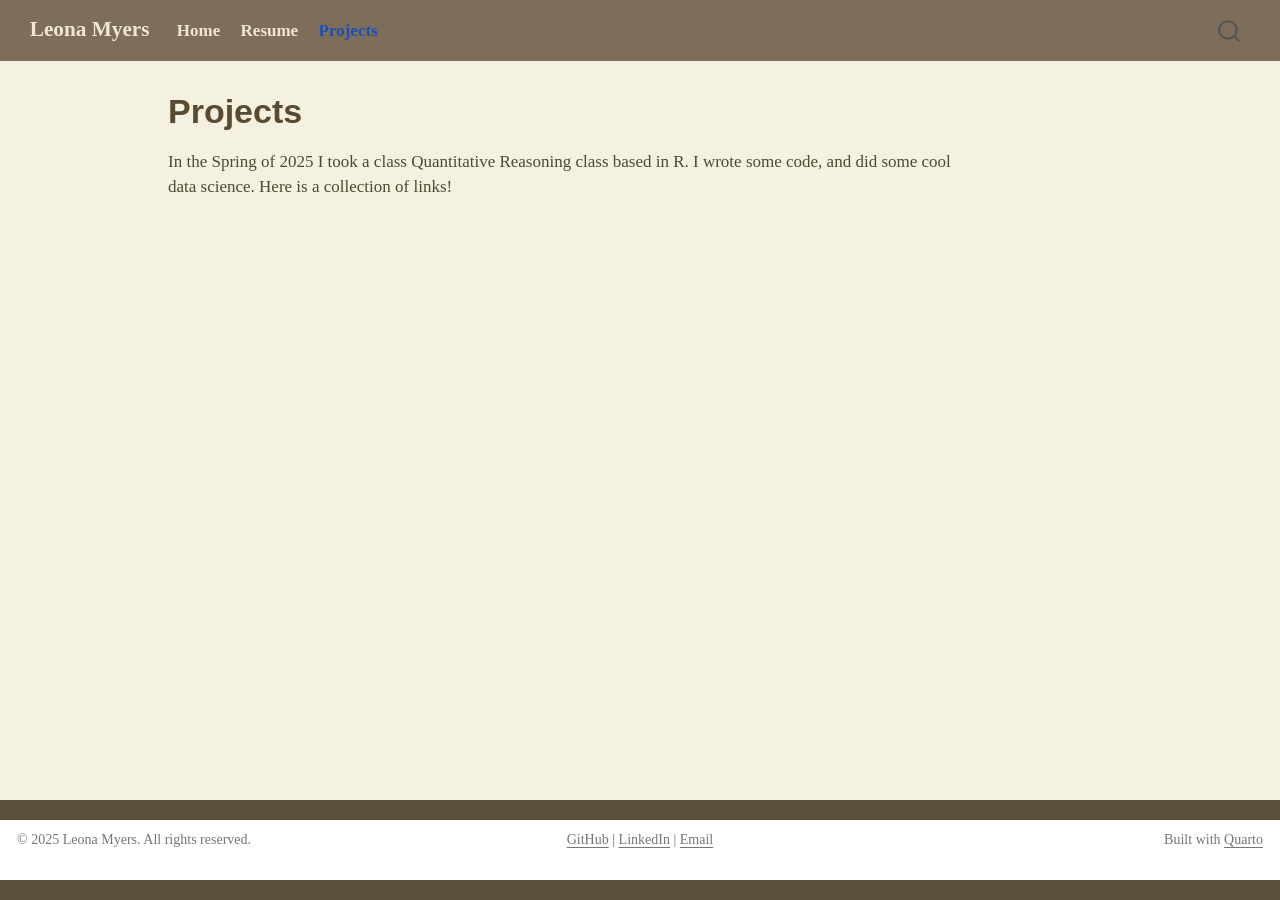
==== docs/projects.html @ 0d7f5af4 "commit" ====
<!DOCTYPE html>
<html xmlns="http://www.w3.org/1999/xhtml" lang="en" xml:lang="en"><head>

<meta charset="utf-8">
<meta name="generator" content="quarto-1.5.57">

<meta name="viewport" content="width=device-width, initial-scale=1.0, user-scalable=yes">


<title>Projects – Leona Myers</title>
<style>
code{white-space: pre-wrap;}
span.smallcaps{font-variant: small-caps;}
div.columns{display: flex; gap: min(4vw, 1.5em);}
div.column{flex: auto; overflow-x: auto;}
div.hanging-indent{margin-left: 1.5em; text-indent: -1.5em;}
ul.task-list{list-style: none;}
ul.task-list li input[type="checkbox"] {
  width: 0.8em;
  margin: 0 0.8em 0.2em -1em; /* quarto-specific, see https://github.com/quarto-dev/quarto-cli/issues/4556 */ 
  vertical-align: middle;
}
</style>


<script src="site_libs/quarto-nav/quarto-nav.js"></script>
<script src="site_libs/quarto-nav/headroom.min.js"></script>
<script src="site_libs/clipboard/clipboard.min.js"></script>
<script src="site_libs/quarto-search/autocomplete.umd.js"></script>
<script src="site_libs/quarto-search/fuse.min.js"></script>
<script src="site_libs/quarto-search/quarto-search.js"></script>
<meta name="quarto:offset" content="./">
<script src="site_libs/quarto-html/quarto.js"></script>
<script src="site_libs/quarto-html/popper.min.js"></script>
<script src="site_libs/quarto-html/tippy.umd.min.js"></script>
<script src="site_libs/quarto-html/anchor.min.js"></script>
<link href="site_libs/quarto-html/tippy.css" rel="stylesheet">
<link href="site_libs/quarto-html/quarto-syntax-highlighting.css" rel="stylesheet" id="quarto-text-highlighting-styles">
<script src="site_libs/bootstrap/bootstrap.min.js"></script>
<link href="site_libs/bootstrap/bootstrap-icons.css" rel="stylesheet">
<link href="site_libs/bootstrap/bootstrap.min.css" rel="stylesheet" id="quarto-bootstrap" data-mode="light">
<script id="quarto-search-options" type="application/json">{
  "location": "navbar",
  "copy-button": false,
  "collapse-after": 3,
  "panel-placement": "end",
  "type": "overlay",
  "limit": 50,
  "keyboard-shortcut": [
    "f",
    "/",
    "s"
  ],
  "show-item-context": false,
  "language": {
    "search-no-results-text": "No results",
    "search-matching-documents-text": "matching documents",
    "search-copy-link-title": "Copy link to search",
    "search-hide-matches-text": "Hide additional matches",
    "search-more-match-text": "more match in this document",
    "search-more-matches-text": "more matches in this document",
    "search-clear-button-title": "Clear",
    "search-text-placeholder": "",
    "search-detached-cancel-button-title": "Cancel",
    "search-submit-button-title": "Submit",
    "search-label": "Search"
  }
}</script>


<link rel="stylesheet" href="styles.css">
</head>

<body class="nav-fixed">

<div id="quarto-search-results"></div>
  <header id="quarto-header" class="headroom fixed-top">
    <nav class="navbar navbar-expand-lg " data-bs-theme="dark">
      <div class="navbar-container container-fluid">
      <div class="navbar-brand-container mx-auto">
    <a class="navbar-brand" href="./index.html">
    <span class="navbar-title">Leona Myers</span>
    </a>
  </div>
            <div id="quarto-search" class="" title="Search"></div>
          <button class="navbar-toggler" type="button" data-bs-toggle="collapse" data-bs-target="#navbarCollapse" aria-controls="navbarCollapse" role="menu" aria-expanded="false" aria-label="Toggle navigation" onclick="if (window.quartoToggleHeadroom) { window.quartoToggleHeadroom(); }">
  <span class="navbar-toggler-icon"></span>
</button>
          <div class="collapse navbar-collapse" id="navbarCollapse">
            <ul class="navbar-nav navbar-nav-scroll me-auto">
  <li class="nav-item">
    <a class="nav-link" href="./index.html"> 
<span class="menu-text">Home</span></a>
  </li>  
  <li class="nav-item">
    <a class="nav-link" href="./resume.html"> 
<span class="menu-text">Resume</span></a>
  </li>  
  <li class="nav-item">
    <a class="nav-link active" href="./projects.html" aria-current="page"> 
<span class="menu-text">Projects</span></a>
  </li>  
</ul>
          </div> <!-- /navcollapse -->
            <div class="quarto-navbar-tools">
</div>
      </div> <!-- /container-fluid -->
    </nav>
</header>
<!-- content -->
<div id="quarto-content" class="quarto-container page-columns page-rows-contents page-layout-article page-navbar">
<!-- sidebar -->
<!-- margin-sidebar -->
    <div id="quarto-margin-sidebar" class="sidebar margin-sidebar zindex-bottom">
        
    </div>
<!-- main -->
<main class="content" id="quarto-document-content">

<header id="title-block-header" class="quarto-title-block default">
<div class="quarto-title">
<h1 class="title">Projects</h1>
</div>



<div class="quarto-title-meta">

    
  
    
  </div>
  


</header>


<p>In the Spring of 2025 I took a class Quantitative Reasoning class based in R. I wrote some code, and did some cool data science. Here is a collection of links!</p>



</main> <!-- /main -->
<script id="quarto-html-after-body" type="application/javascript">
window.document.addEventListener("DOMContentLoaded", function (event) {
  const toggleBodyColorMode = (bsSheetEl) => {
    const mode = bsSheetEl.getAttribute("data-mode");
    const bodyEl = window.document.querySelector("body");
    if (mode === "dark") {
      bodyEl.classList.add("quarto-dark");
      bodyEl.classList.remove("quarto-light");
    } else {
      bodyEl.classList.add("quarto-light");
      bodyEl.classList.remove("quarto-dark");
    }
  }
  const toggleBodyColorPrimary = () => {
    const bsSheetEl = window.document.querySelector("link#quarto-bootstrap");
    if (bsSheetEl) {
      toggleBodyColorMode(bsSheetEl);
    }
  }
  toggleBodyColorPrimary();  
  const icon = "";
  const anchorJS = new window.AnchorJS();
  anchorJS.options = {
    placement: 'right',
    icon: icon
  };
  anchorJS.add('.anchored');
  const isCodeAnnotation = (el) => {
    for (const clz of el.classList) {
      if (clz.startsWith('code-annotation-')) {                     
        return true;
      }
    }
    return false;
  }
  const onCopySuccess = function(e) {
    // button target
    const button = e.trigger;
    // don't keep focus
    button.blur();
    // flash "checked"
    button.classList.add('code-copy-button-checked');
    var currentTitle = button.getAttribute("title");
    button.setAttribute("title", "Copied!");
    let tooltip;
    if (window.bootstrap) {
      button.setAttribute("data-bs-toggle", "tooltip");
      button.setAttribute("data-bs-placement", "left");
      button.setAttribute("data-bs-title", "Copied!");
      tooltip = new bootstrap.Tooltip(button, 
        { trigger: "manual", 
          customClass: "code-copy-button-tooltip",
          offset: [0, -8]});
      tooltip.show();    
    }
    setTimeout(function() {
      if (tooltip) {
        tooltip.hide();
        button.removeAttribute("data-bs-title");
        button.removeAttribute("data-bs-toggle");
        button.removeAttribute("data-bs-placement");
      }
      button.setAttribute("title", currentTitle);
      button.classList.remove('code-copy-button-checked');
    }, 1000);
    // clear code selection
    e.clearSelection();
  }
  const getTextToCopy = function(trigger) {
      const codeEl = trigger.previousElementSibling.cloneNode(true);
      for (const childEl of codeEl.children) {
        if (isCodeAnnotation(childEl)) {
          childEl.remove();
        }
      }
      return codeEl.innerText;
  }
  const clipboard = new window.ClipboardJS('.code-copy-button:not([data-in-quarto-modal])', {
    text: getTextToCopy
  });
  clipboard.on('success', onCopySuccess);
  if (window.document.getElementById('quarto-embedded-source-code-modal')) {
    // For code content inside modals, clipBoardJS needs to be initialized with a container option
    // TODO: Check when it could be a function (https://github.com/zenorocha/clipboard.js/issues/860)
    const clipboardModal = new window.ClipboardJS('.code-copy-button[data-in-quarto-modal]', {
      text: getTextToCopy,
      container: window.document.getElementById('quarto-embedded-source-code-modal')
    });
    clipboardModal.on('success', onCopySuccess);
  }
    var localhostRegex = new RegExp(/^(?:http|https):\/\/localhost\:?[0-9]*\//);
    var mailtoRegex = new RegExp(/^mailto:/);
      var filterRegex = new RegExp('/' + window.location.host + '/');
    var isInternal = (href) => {
        return filterRegex.test(href) || localhostRegex.test(href) || mailtoRegex.test(href);
    }
    // Inspect non-navigation links and adorn them if external
 	var links = window.document.querySelectorAll('a[href]:not(.nav-link):not(.navbar-brand):not(.toc-action):not(.sidebar-link):not(.sidebar-item-toggle):not(.pagination-link):not(.no-external):not([aria-hidden]):not(.dropdown-item):not(.quarto-navigation-tool):not(.about-link)');
    for (var i=0; i<links.length; i++) {
      const link = links[i];
      if (!isInternal(link.href)) {
        // undo the damage that might have been done by quarto-nav.js in the case of
        // links that we want to consider external
        if (link.dataset.originalHref !== undefined) {
          link.href = link.dataset.originalHref;
        }
      }
    }
  function tippyHover(el, contentFn, onTriggerFn, onUntriggerFn) {
    const config = {
      allowHTML: true,
      maxWidth: 500,
      delay: 100,
      arrow: false,
      appendTo: function(el) {
          return el.parentElement;
      },
      interactive: true,
      interactiveBorder: 10,
      theme: 'quarto',
      placement: 'bottom-start',
    };
    if (contentFn) {
      config.content = contentFn;
    }
    if (onTriggerFn) {
      config.onTrigger = onTriggerFn;
    }
    if (onUntriggerFn) {
      config.onUntrigger = onUntriggerFn;
    }
    window.tippy(el, config); 
  }
  const noterefs = window.document.querySelectorAll('a[role="doc-noteref"]');
  for (var i=0; i<noterefs.length; i++) {
    const ref = noterefs[i];
    tippyHover(ref, function() {
      // use id or data attribute instead here
      let href = ref.getAttribute('data-footnote-href') || ref.getAttribute('href');
      try { href = new URL(href).hash; } catch {}
      const id = href.replace(/^#\/?/, "");
      const note = window.document.getElementById(id);
      if (note) {
        return note.innerHTML;
      } else {
        return "";
      }
    });
  }
  const xrefs = window.document.querySelectorAll('a.quarto-xref');
  const processXRef = (id, note) => {
    // Strip column container classes
    const stripColumnClz = (el) => {
      el.classList.remove("page-full", "page-columns");
      if (el.children) {
        for (const child of el.children) {
          stripColumnClz(child);
        }
      }
    }
    stripColumnClz(note)
    if (id === null || id.startsWith('sec-')) {
      // Special case sections, only their first couple elements
      const container = document.createElement("div");
      if (note.children && note.children.length > 2) {
        container.appendChild(note.children[0].cloneNode(true));
        for (let i = 1; i < note.children.length; i++) {
          const child = note.children[i];
          if (child.tagName === "P" && child.innerText === "") {
            continue;
          } else {
            container.appendChild(child.cloneNode(true));
            break;
          }
        }
        if (window.Quarto?.typesetMath) {
          window.Quarto.typesetMath(container);
        }
        return container.innerHTML
      } else {
        if (window.Quarto?.typesetMath) {
          window.Quarto.typesetMath(note);
        }
        return note.innerHTML;
      }
    } else {
      // Remove any anchor links if they are present
      const anchorLink = note.querySelector('a.anchorjs-link');
      if (anchorLink) {
        anchorLink.remove();
      }
      if (window.Quarto?.typesetMath) {
        window.Quarto.typesetMath(note);
      }
      // TODO in 1.5, we should make sure this works without a callout special case
      if (note.classList.contains("callout")) {
        return note.outerHTML;
      } else {
        return note.innerHTML;
      }
    }
  }
  for (var i=0; i<xrefs.length; i++) {
    const xref = xrefs[i];
    tippyHover(xref, undefined, function(instance) {
      instance.disable();
      let url = xref.getAttribute('href');
      let hash = undefined; 
      if (url.startsWith('#')) {
        hash = url;
      } else {
        try { hash = new URL(url).hash; } catch {}
      }
      if (hash) {
        const id = hash.replace(/^#\/?/, "");
        const note = window.document.getElementById(id);
        if (note !== null) {
          try {
            const html = processXRef(id, note.cloneNode(true));
            instance.setContent(html);
          } finally {
            instance.enable();
            instance.show();
          }
        } else {
          // See if we can fetch this
          fetch(url.split('#')[0])
          .then(res => res.text())
          .then(html => {
            const parser = new DOMParser();
            const htmlDoc = parser.parseFromString(html, "text/html");
            const note = htmlDoc.getElementById(id);
            if (note !== null) {
              const html = processXRef(id, note);
              instance.setContent(html);
            } 
          }).finally(() => {
            instance.enable();
            instance.show();
          });
        }
      } else {
        // See if we can fetch a full url (with no hash to target)
        // This is a special case and we should probably do some content thinning / targeting
        fetch(url)
        .then(res => res.text())
        .then(html => {
          const parser = new DOMParser();
          const htmlDoc = parser.parseFromString(html, "text/html");
          const note = htmlDoc.querySelector('main.content');
          if (note !== null) {
            // This should only happen for chapter cross references
            // (since there is no id in the URL)
            // remove the first header
            if (note.children.length > 0 && note.children[0].tagName === "HEADER") {
              note.children[0].remove();
            }
            const html = processXRef(null, note);
            instance.setContent(html);
          } 
        }).finally(() => {
          instance.enable();
          instance.show();
        });
      }
    }, function(instance) {
    });
  }
      let selectedAnnoteEl;
      const selectorForAnnotation = ( cell, annotation) => {
        let cellAttr = 'data-code-cell="' + cell + '"';
        let lineAttr = 'data-code-annotation="' +  annotation + '"';
        const selector = 'span[' + cellAttr + '][' + lineAttr + ']';
        return selector;
      }
      const selectCodeLines = (annoteEl) => {
        const doc = window.document;
        const targetCell = annoteEl.getAttribute("data-target-cell");
        const targetAnnotation = annoteEl.getAttribute("data-target-annotation");
        const annoteSpan = window.document.querySelector(selectorForAnnotation(targetCell, targetAnnotation));
        const lines = annoteSpan.getAttribute("data-code-lines").split(",");
        const lineIds = lines.map((line) => {
          return targetCell + "-" + line;
        })
        let top = null;
        let height = null;
        let parent = null;
        if (lineIds.length > 0) {
            //compute the position of the single el (top and bottom and make a div)
            const el = window.document.getElementById(lineIds[0]);
            top = el.offsetTop;
            height = el.offsetHeight;
            parent = el.parentElement.parentElement;
          if (lineIds.length > 1) {
            const lastEl = window.document.getElementById(lineIds[lineIds.length - 1]);
            const bottom = lastEl.offsetTop + lastEl.offsetHeight;
            height = bottom - top;
          }
          if (top !== null && height !== null && parent !== null) {
            // cook up a div (if necessary) and position it 
            let div = window.document.getElementById("code-annotation-line-highlight");
            if (div === null) {
              div = window.document.createElement("div");
              div.setAttribute("id", "code-annotation-line-highlight");
              div.style.position = 'absolute';
              parent.appendChild(div);
            }
            div.style.top = top - 2 + "px";
            div.style.height = height + 4 + "px";
            div.style.left = 0;
            let gutterDiv = window.document.getElementById("code-annotation-line-highlight-gutter");
            if (gutterDiv === null) {
              gutterDiv = window.document.createElement("div");
              gutterDiv.setAttribute("id", "code-annotation-line-highlight-gutter");
              gutterDiv.style.position = 'absolute';
              const codeCell = window.document.getElementById(targetCell);
              const gutter = codeCell.querySelector('.code-annotation-gutter');
              gutter.appendChild(gutterDiv);
            }
            gutterDiv.style.top = top - 2 + "px";
            gutterDiv.style.height = height + 4 + "px";
          }
          selectedAnnoteEl = annoteEl;
        }
      };
      const unselectCodeLines = () => {
        const elementsIds = ["code-annotation-line-highlight", "code-annotation-line-highlight-gutter"];
        elementsIds.forEach((elId) => {
          const div = window.document.getElementById(elId);
          if (div) {
            div.remove();
          }
        });
        selectedAnnoteEl = undefined;
      };
        // Handle positioning of the toggle
    window.addEventListener(
      "resize",
      throttle(() => {
        elRect = undefined;
        if (selectedAnnoteEl) {
          selectCodeLines(selectedAnnoteEl);
        }
      }, 10)
    );
    function throttle(fn, ms) {
    let throttle = false;
    let timer;
      return (...args) => {
        if(!throttle) { // first call gets through
            fn.apply(this, args);
            throttle = true;
        } else { // all the others get throttled
            if(timer) clearTimeout(timer); // cancel #2
            timer = setTimeout(() => {
              fn.apply(this, args);
              timer = throttle = false;
            }, ms);
        }
      };
    }
      // Attach click handler to the DT
      const annoteDls = window.document.querySelectorAll('dt[data-target-cell]');
      for (const annoteDlNode of annoteDls) {
        annoteDlNode.addEventListener('click', (event) => {
          const clickedEl = event.target;
          if (clickedEl !== selectedAnnoteEl) {
            unselectCodeLines();
            const activeEl = window.document.querySelector('dt[data-target-cell].code-annotation-active');
            if (activeEl) {
              activeEl.classList.remove('code-annotation-active');
            }
            selectCodeLines(clickedEl);
            clickedEl.classList.add('code-annotation-active');
          } else {
            // Unselect the line
            unselectCodeLines();
            clickedEl.classList.remove('code-annotation-active');
          }
        });
      }
  const findCites = (el) => {
    const parentEl = el.parentElement;
    if (parentEl) {
      const cites = parentEl.dataset.cites;
      if (cites) {
        return {
          el,
          cites: cites.split(' ')
        };
      } else {
        return findCites(el.parentElement)
      }
    } else {
      return undefined;
    }
  };
  var bibliorefs = window.document.querySelectorAll('a[role="doc-biblioref"]');
  for (var i=0; i<bibliorefs.length; i++) {
    const ref = bibliorefs[i];
    const citeInfo = findCites(ref);
    if (citeInfo) {
      tippyHover(citeInfo.el, function() {
        var popup = window.document.createElement('div');
        citeInfo.cites.forEach(function(cite) {
          var citeDiv = window.document.createElement('div');
          citeDiv.classList.add('hanging-indent');
          citeDiv.classList.add('csl-entry');
          var biblioDiv = window.document.getElementById('ref-' + cite);
          if (biblioDiv) {
            citeDiv.innerHTML = biblioDiv.innerHTML;
          }
          popup.appendChild(citeDiv);
        });
        return popup.innerHTML;
      });
    }
  }
});
</script>
</div> <!-- /content -->
<footer class="footer">
  <div class="nav-footer">
    <div class="nav-footer-left">
<p>© 2025 Leona Myers. All rights reserved.</p>
</div>   
    <div class="nav-footer-center">
<p><a href="https://github.com/leonamyers">GitHub</a> | <a href="https://www.linkedin.com/in/leona-myers-bb9471296/">LinkedIn</a> | <a href="mailto:leona18@colostate.edu">Email</a></p>
</div>
    <div class="nav-footer-right">
<p>Built with <a href="https://quarto.org/">Quarto</a></p>
</div>
  </div>
</footer>




</body></html>
---- docs/site_libs/quarto-html/tippy.css ----
.tippy-box[data-animation=fade][data-state=hidden]{opacity:0}[data-tippy-root]{max-width:calc(100vw - 10px)}.tippy-box{position:relative;background-color:#333;color:#fff;border-radius:4px;font-size:14px;line-height:1.4;white-space:normal;outline:0;transition-property:transform,visibility,opacity}.tippy-box[data-placement^=top]>.tippy-arrow{bottom:0}.tippy-box[data-placement^=top]>.tippy-arrow:before{bottom:-7px;left:0;border-width:8px 8px 0;border-top-color:initial;transform-origin:center top}.tippy-box[data-placement^=bottom]>.tippy-arrow{top:0}.tippy-box[data-placement^=bottom]>.tippy-arrow:before{top:-7px;left:0;border-width:0 8px 8px;border-bottom-color:initial;transform-origin:center bottom}.tippy-box[data-placement^=left]>.tippy-arrow{right:0}.tippy-box[data-placement^=left]>.tippy-arrow:before{border-width:8px 0 8px 8px;border-left-color:initial;right:-7px;transform-origin:center left}.tippy-box[data-placement^=right]>.tippy-arrow{left:0}.tippy-box[data-placement^=right]>.tippy-arrow:before{left:-7px;border-width:8px 8px 8px 0;border-right-color:initial;transform-origin:center right}.tippy-box[data-inertia][data-state=visible]{transition-timing-function:cubic-bezier(.54,1.5,.38,1.11)}.tippy-arrow{width:16px;height:16px;color:#333}.tippy-arrow:before{content:"";position:absolute;border-color:transparent;border-style:solid}.tippy-content{position:relative;padding:5px 9px;z-index:1}
---- docs/site_libs/quarto-html/quarto-syntax-highlighting.css ----
/* quarto syntax highlight colors */
:root {
  --quarto-hl-ot-color: #003B4F;
  --quarto-hl-at-color: #657422;
  --quarto-hl-ss-color: #20794D;
  --quarto-hl-an-color: #5E5E5E;
  --quarto-hl-fu-color: #4758AB;
  --quarto-hl-st-color: #20794D;
  --quarto-hl-cf-color: #003B4F;
  --quarto-hl-op-color: #5E5E5E;
  --quarto-hl-er-color: #AD0000;
  --quarto-hl-bn-color: #AD0000;
  --quarto-hl-al-color: #AD0000;
  --quarto-hl-va-color: #111111;
  --quarto-hl-bu-color: inherit;
  --quarto-hl-ex-color: inherit;
  --quarto-hl-pp-color: #AD0000;
  --quarto-hl-in-color: #5E5E5E;
  --quarto-hl-vs-color: #20794D;
  --quarto-hl-wa-color: #5E5E5E;
  --quarto-hl-do-color: #5E5E5E;
  --quarto-hl-im-color: #00769E;
  --quarto-hl-ch-color: #20794D;
  --quarto-hl-dt-color: #AD0000;
  --quarto-hl-fl-color: #AD0000;
  --quarto-hl-co-color: #5E5E5E;
  --quarto-hl-cv-color: #5E5E5E;
  --quarto-hl-cn-color: #8f5902;
  --quarto-hl-sc-color: #5E5E5E;
  --quarto-hl-dv-color: #AD0000;
  --quarto-hl-kw-color: #003B4F;
}

/* other quarto variables */
:root {
  --quarto-font-monospace: SFMono-Regular, Menlo, Monaco, Consolas, "Liberation Mono", "Courier New", monospace;
}

pre > code.sourceCode > span {
  color: #003B4F;
}

code span {
  color: #003B4F;
}

code.sourceCode > span {
  color: #003B4F;
}

div.sourceCode,
div.sourceCode pre.sourceCode {
  color: #003B4F;
}

code span.ot {
  color: #003B4F;
  font-style: inherit;
}

code span.at {
  color: #657422;
  font-style: inherit;
}

code span.ss {
  color: #20794D;
  font-style: inherit;
}

code span.an {
  color: #5E5E5E;
  font-style: inherit;
}

code span.fu {
  color: #4758AB;
  font-style: inherit;
}

code span.st {
  color: #20794D;
  font-style: inherit;
}

code span.cf {
  color: #003B4F;
  font-weight: bold;
  font-style: inherit;
}

code span.op {
  color: #5E5E5E;
  font-style: inherit;
}

code span.er {
  color: #AD0000;
  font-style: inherit;
}

code span.bn {
  color: #AD0000;
  font-style: inherit;
}

code span.al {
  color: #AD0000;
  font-style: inherit;
}

code span.va {
  color: #111111;
  font-style: inherit;
}

code span.bu {
  font-style: inherit;
}

code span.ex {
  font-style: inherit;
}

code span.pp {
  color: #AD0000;
  font-style: inherit;
}

code span.in {
  color: #5E5E5E;
  font-style: inherit;
}

code span.vs {
  color: #20794D;
  font-style: inherit;
}

code span.wa {
  color: #5E5E5E;
  font-style: italic;
}

code span.do {
  color: #5E5E5E;
  font-style: italic;
}

code span.im {
  color: #00769E;
  font-style: inherit;
}

code span.ch {
  color: #20794D;
  font-style: inherit;
}

code span.dt {
  color: #AD0000;
  font-style: inherit;
}

code span.fl {
  color: #AD0000;
  font-style: inherit;
}

code span.co {
  color: #5E5E5E;
  font-style: inherit;
}

code span.cv {
  color: #5E5E5E;
  font-style: italic;
}

code span.cn {
  color: #8f5902;
  font-style: inherit;
}

code span.sc {
  color: #5E5E5E;
  font-style: inherit;
}

code span.dv {
  color: #AD0000;
  font-style: inherit;
}

code span.kw {
  color: #003B4F;
  font-weight: bold;
  font-style: inherit;
}

.prevent-inlining {
  content: "</";
}

/*# sourceMappingURL=debc5d5d77c3f9108843748ff7464032.css.map */
---- docs/styles.css ----
/* css styles */
body {
    background-color: #f4f1e1; /* Light beige background (earthy tone) */
    color: #4b4b2f; /* Dark olive green text color */
    font-family: 'Georgia', serif; /* Natural serif font */
}

/* Header styles */
h1, h2, h3, h4, h5, h6 {
    color: #5a4a32; /* Dark brown headers */
    font-family: 'Arial', sans-serif;
    margin-bottom: 20px;
}

/* Navbar styles */
.navbar {
    background-color: #7c6e5b; /* Earthy brown background for the navbar */
}

.navbar a {
    color: #f0e6d2; /* Creamy white links */
    font-weight: bold;
}

.navbar a:hover {
    color: #f4a300; /* Warm yellow on hover */
}

/* Button styles */
.btn {
    background-color: #4f5b33; /* Olive green buttons */
    color: #f4f1e1; /* Light text on buttons */
    border-radius: 5px;
}

.btn:hover {
    background-color: #8b9d47; /* Light olive green on hover */
}

/* Footer styles */
footer {
    background-color: #5b4e3b; /* Darker brown footer */
    color: #f4f1e1; /* Creamy white text */
    padding: 20px 0;
    text-align: center;
}

/* Link hover effects */
a {
    color: #6c5b3d; /* Muted brownish green */
}

a:hover {
    color: #ffcc00; /* Bright yellow on hover */
}

/* Table styles */
table th {
    background-color: #a8906b; /* Warm brownish-orange table headers */
    color: #fff; /* White text for table headers */
}

table tr:nth-child(odd) {
    background-color: #e7d8c9; /* Light brown for odd rows */
}

table tr:nth-child(even) {
    background-color: #f4e1b2; /* Soft beige for even rows */
}

/* Customizing the links in your About section */
.about-links a {
    font-size: 1.2em;
    margin-right: 10px;
}

.about-links i {
    color: #4f5b33; /* Earthy green for icons */
    margin-right: 8px;
}
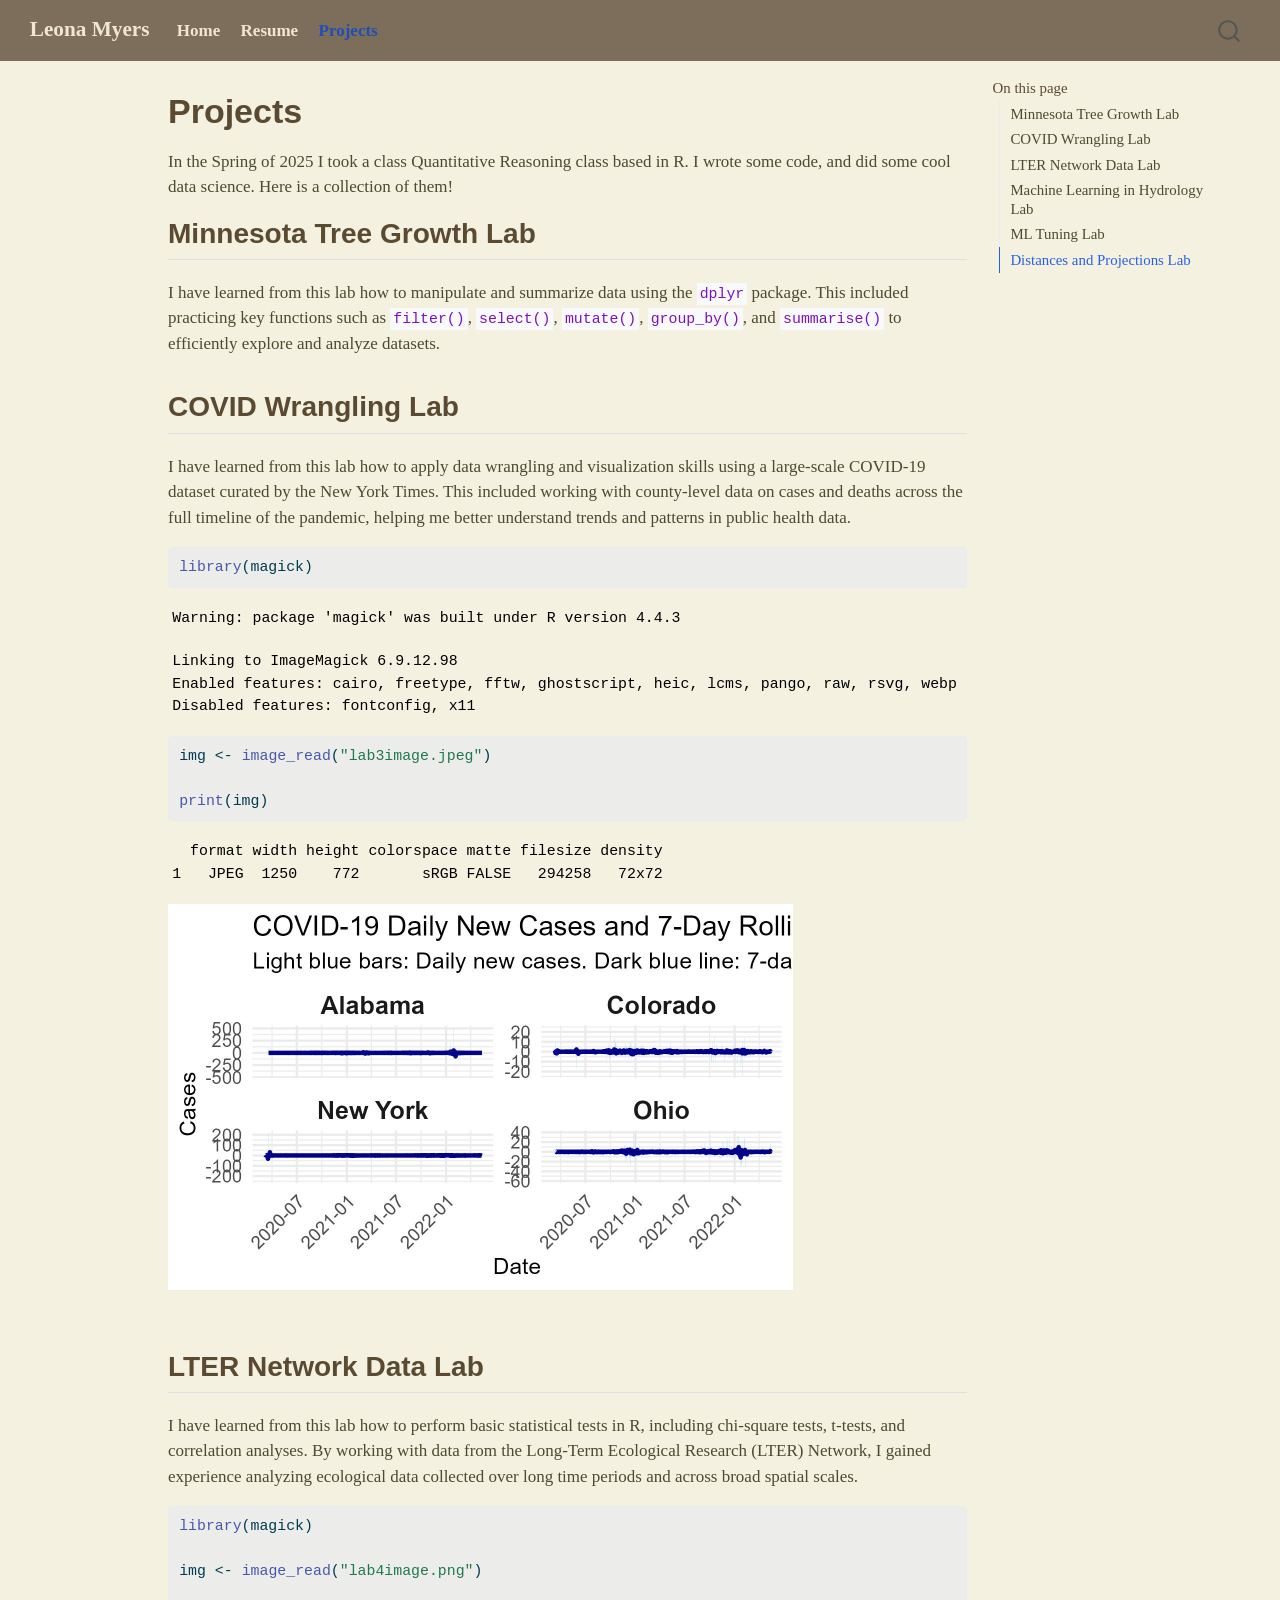
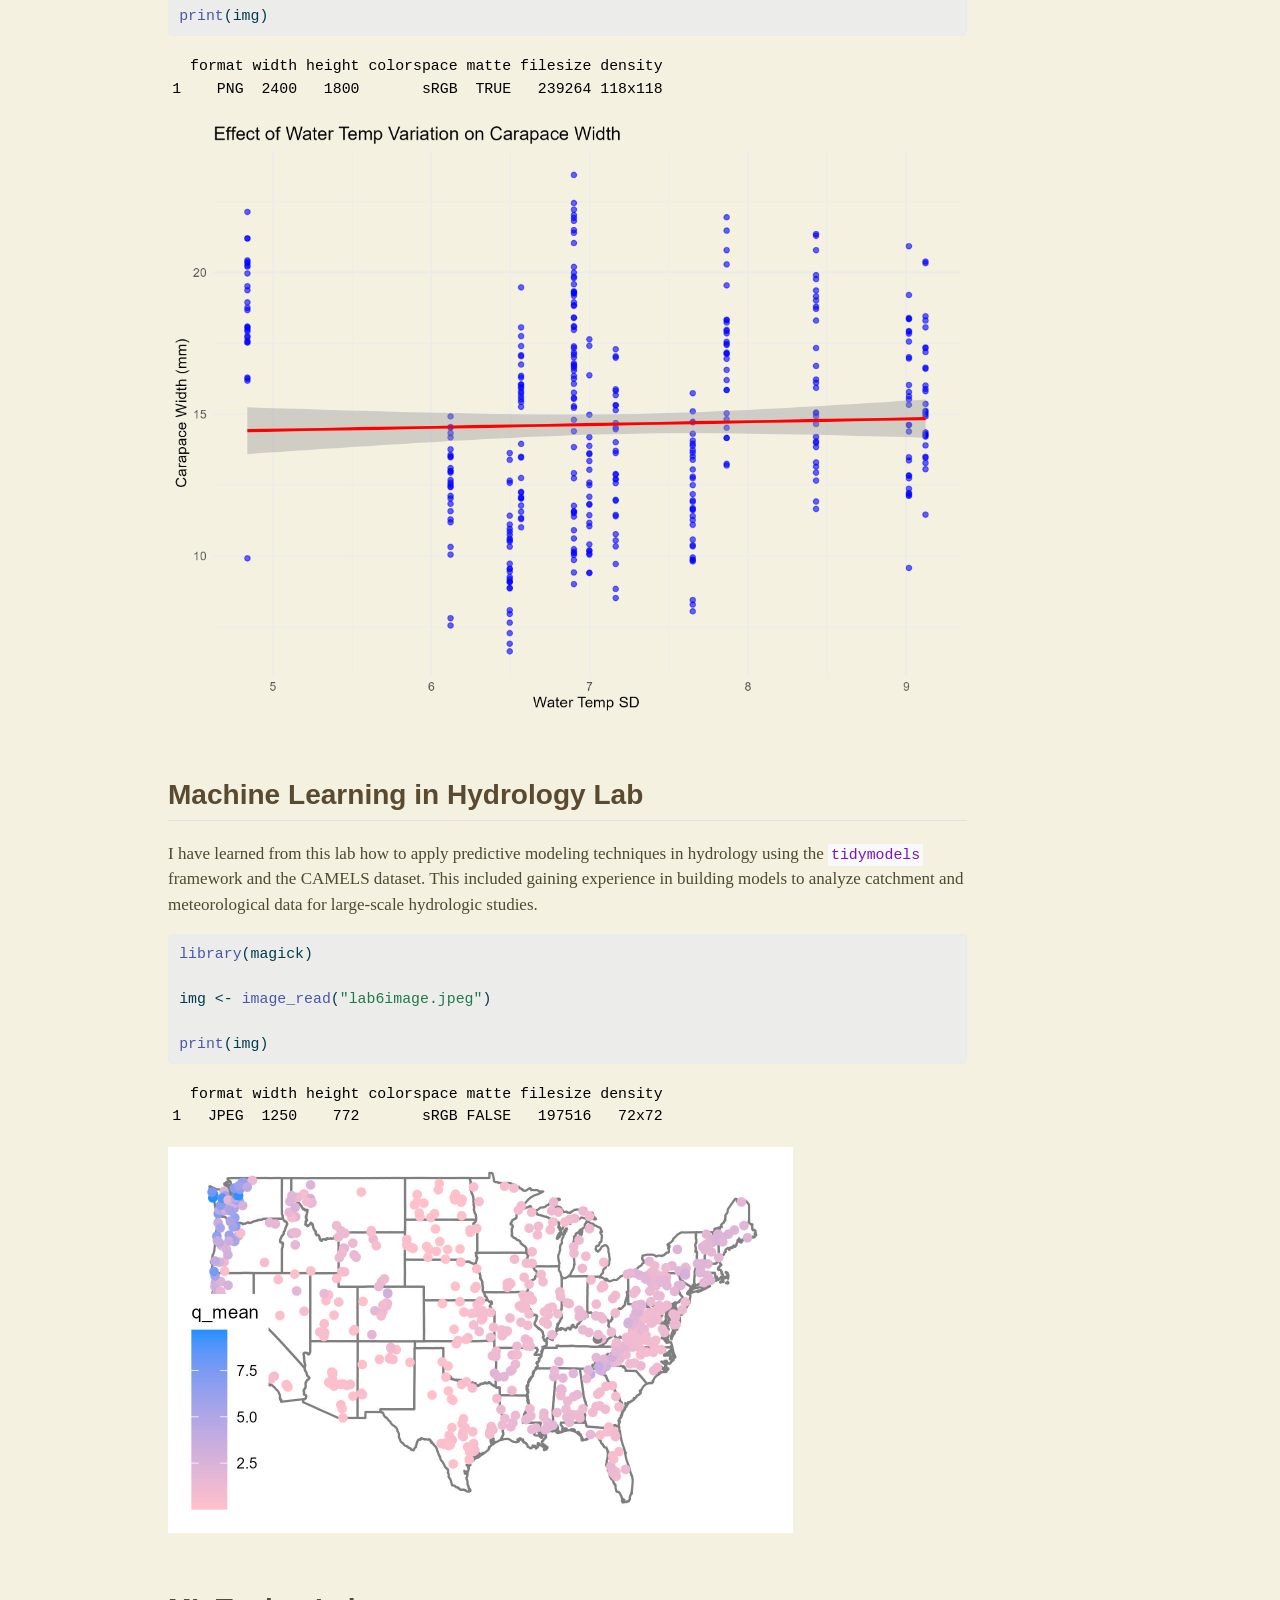
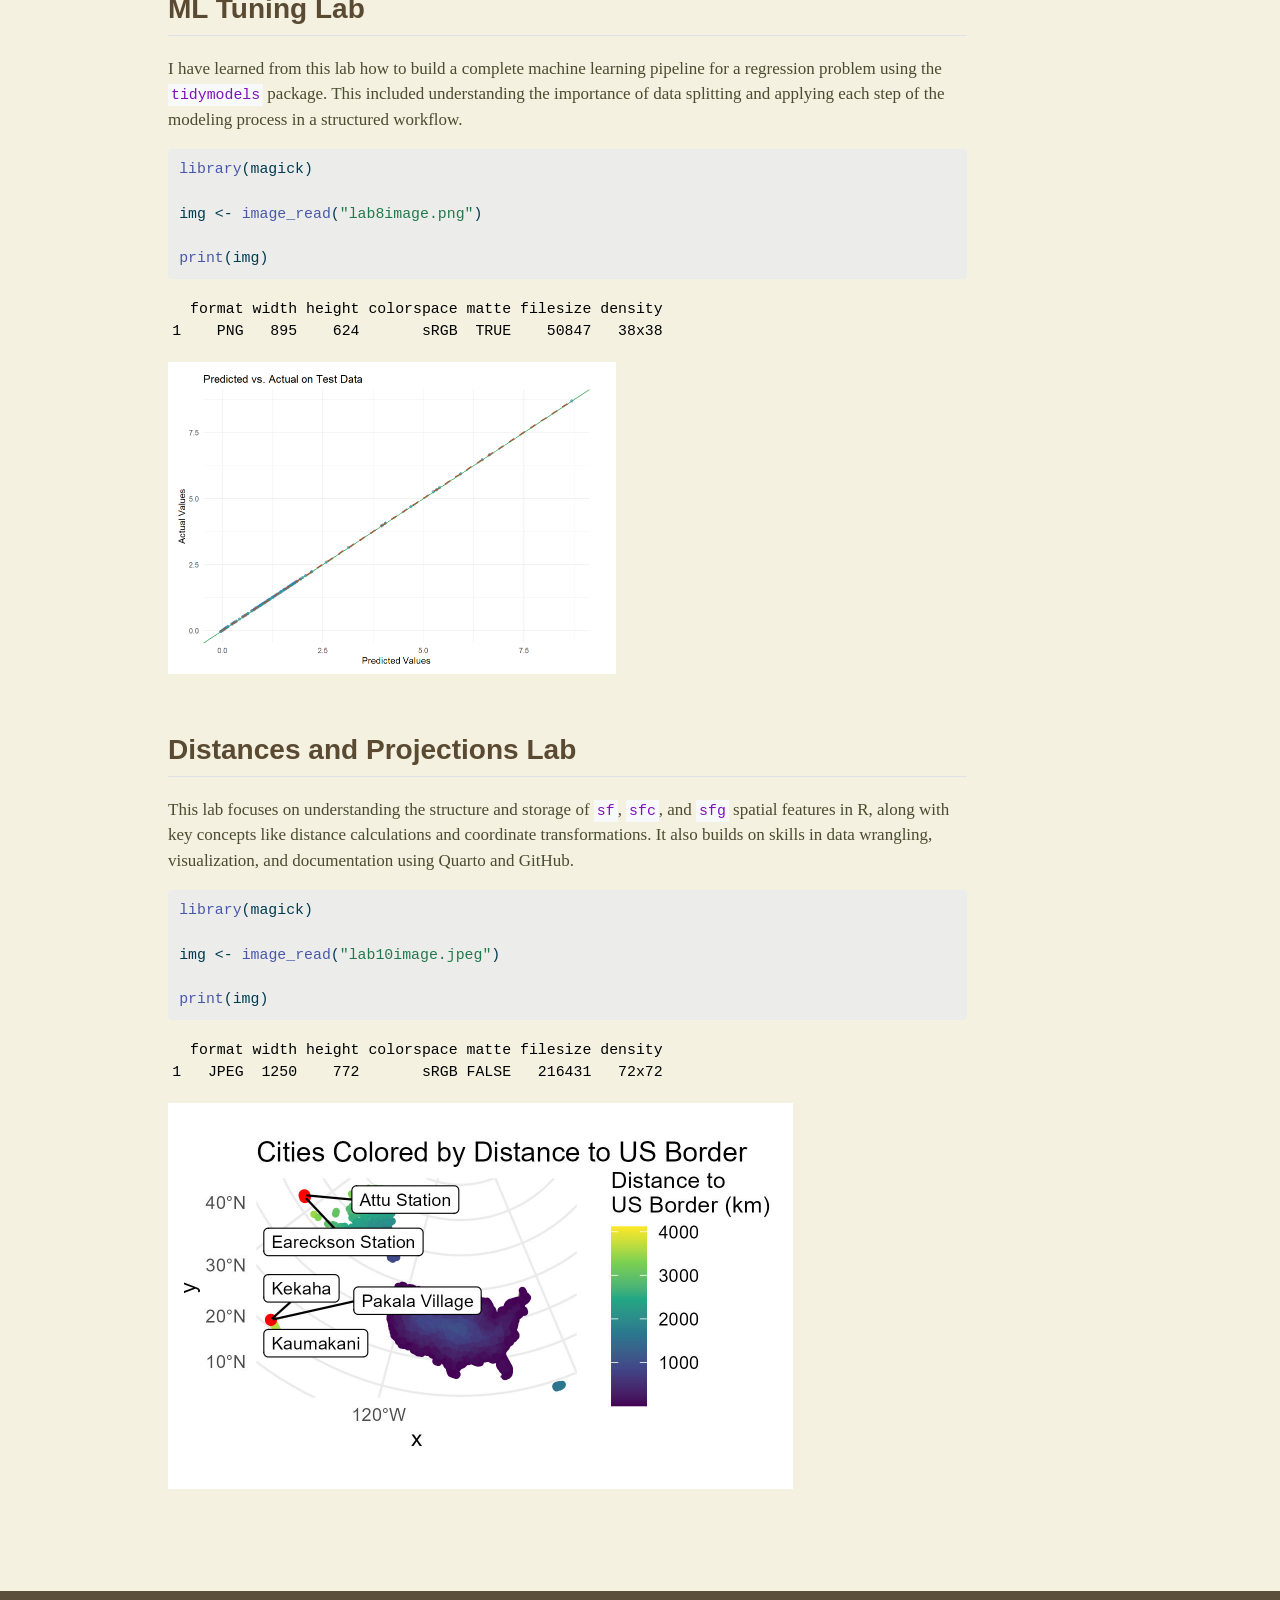
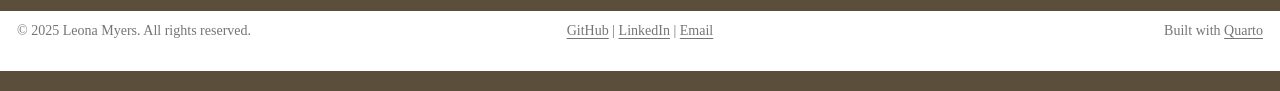
==== commit dc48ddb4: "extra credit" ====
--- a/docs/projects.html
+++ b/docs/projects.html
@@ -19,6 +19,40 @@
   width: 0.8em;
   margin: 0 0.8em 0.2em -1em; /* quarto-specific, see https://github.com/quarto-dev/quarto-cli/issues/4556 */ 
   vertical-align: middle;
+}
+/* CSS for syntax highlighting */
+pre > code.sourceCode { white-space: pre; position: relative; }
+pre > code.sourceCode > span { line-height: 1.25; }
+pre > code.sourceCode > span:empty { height: 1.2em; }
+.sourceCode { overflow: visible; }
+code.sourceCode > span { color: inherit; text-decoration: inherit; }
+div.sourceCode { margin: 1em 0; }
+pre.sourceCode { margin: 0; }
+@media screen {
+div.sourceCode { overflow: auto; }
+}
+@media print {
+pre > code.sourceCode { white-space: pre-wrap; }
+pre > code.sourceCode > span { display: inline-block; text-indent: -5em; padding-left: 5em; }
+}
+pre.numberSource code
+  { counter-reset: source-line 0; }
+pre.numberSource code > span
+  { position: relative; left: -4em; counter-increment: source-line; }
+pre.numberSource code > span > a:first-child::before
+  { content: counter(source-line);
+    position: relative; left: -1em; text-align: right; vertical-align: baseline;
+    border: none; display: inline-block;
+    -webkit-touch-callout: none; -webkit-user-select: none;
+    -khtml-user-select: none; -moz-user-select: none;
+    -ms-user-select: none; user-select: none;
+    padding: 0 4px; width: 4em;
+  }
+pre.numberSource { margin-left: 3em;  padding-left: 4px; }
+div.sourceCode
+  {   }
+@media screen {
+pre > code.sourceCode > span > a:first-child::before { text-decoration: underline; }
 }
 </style>
 
@@ -111,8 +145,19 @@
 <div id="quarto-content" class="quarto-container page-columns page-rows-contents page-layout-article page-navbar">
 <!-- sidebar -->
 <!-- margin-sidebar -->
-    <div id="quarto-margin-sidebar" class="sidebar margin-sidebar zindex-bottom">
-        
+    <div id="quarto-margin-sidebar" class="sidebar margin-sidebar">
+        <nav id="TOC" role="doc-toc" class="toc-active">
+    <h2 id="toc-title">On this page</h2>
+   
+  <ul>
+  <li><a href="#minnesota-tree-growth-lab" id="toc-minnesota-tree-growth-lab" class="nav-link active" data-scroll-target="#minnesota-tree-growth-lab">Minnesota Tree Growth Lab</a></li>
+  <li><a href="#covid-wrangling-lab" id="toc-covid-wrangling-lab" class="nav-link" data-scroll-target="#covid-wrangling-lab">COVID Wrangling Lab</a></li>
+  <li><a href="#lter-network-data-lab" id="toc-lter-network-data-lab" class="nav-link" data-scroll-target="#lter-network-data-lab">LTER Network Data Lab</a></li>
+  <li><a href="#machine-learning-in-hydrology-lab" id="toc-machine-learning-in-hydrology-lab" class="nav-link" data-scroll-target="#machine-learning-in-hydrology-lab">Machine Learning in Hydrology Lab</a></li>
+  <li><a href="#ml-tuning-lab" id="toc-ml-tuning-lab" class="nav-link" data-scroll-target="#ml-tuning-lab">ML Tuning Lab</a></li>
+  <li><a href="#distances-and-projections-lab" id="toc-distances-and-projections-lab" class="nav-link" data-scroll-target="#distances-and-projections-lab">Distances and Projections Lab</a></li>
+  </ul>
+</nav>
     </div>
 <!-- main -->
 <main class="content" id="quarto-document-content">
@@ -136,9 +181,130 @@
 </header>
 
 
-<p>In the Spring of 2025 I took a class Quantitative Reasoning class based in R. I wrote some code, and did some cool data science. Here is a collection of links!</p>
-
-
+<p>In the Spring of 2025 I took a class Quantitative Reasoning class based in R. I wrote some code, and did some cool data science. Here is a collection of them!</p>
+<section id="minnesota-tree-growth-lab" class="level2">
+<h2 class="anchored" data-anchor-id="minnesota-tree-growth-lab">Minnesota Tree Growth Lab</h2>
+<p>I have learned from this lab how to manipulate and summarize data using the <code>dplyr</code> package. This included practicing key functions such as <code>filter()</code>, <code>select()</code>, <code>mutate()</code>, <code>group_by()</code>, and <code>summarise()</code> to efficiently explore and analyze datasets.</p>
+</section>
+<section id="covid-wrangling-lab" class="level2">
+<h2 class="anchored" data-anchor-id="covid-wrangling-lab">COVID Wrangling Lab</h2>
+<p>I have learned from this lab how to apply data wrangling and visualization skills using a large-scale COVID-19 dataset curated by the New York Times. This included working with county-level data on cases and deaths across the full timeline of the pandemic, helping me better understand trends and patterns in public health data.</p>
+<div class="cell">
+<div class="sourceCode cell-code" id="cb1"><pre class="sourceCode r code-with-copy"><code class="sourceCode r"><span id="cb1-1"><a href="#cb1-1" aria-hidden="true" tabindex="-1"></a><span class="fu">library</span>(magick)</span></code><button title="Copy to Clipboard" class="code-copy-button"><i class="bi"></i></button></pre></div>
+<div class="cell-output cell-output-stderr">
+<pre><code>Warning: package 'magick' was built under R version 4.4.3</code></pre>
+</div>
+<div class="cell-output cell-output-stderr">
+<pre><code>Linking to ImageMagick 6.9.12.98
+Enabled features: cairo, freetype, fftw, ghostscript, heic, lcms, pango, raw, rsvg, webp
+Disabled features: fontconfig, x11</code></pre>
+</div>
+<div class="sourceCode cell-code" id="cb4"><pre class="sourceCode r code-with-copy"><code class="sourceCode r"><span id="cb4-1"><a href="#cb4-1" aria-hidden="true" tabindex="-1"></a>img <span class="ot">&lt;-</span> <span class="fu">image_read</span>(<span class="st">"lab3image.jpeg"</span>)</span>
+<span id="cb4-2"><a href="#cb4-2" aria-hidden="true" tabindex="-1"></a></span>
+<span id="cb4-3"><a href="#cb4-3" aria-hidden="true" tabindex="-1"></a><span class="fu">print</span>(img)</span></code><button title="Copy to Clipboard" class="code-copy-button"><i class="bi"></i></button></pre></div>
+<div class="cell-output cell-output-stdout">
+<pre><code>  format width height colorspace matte filesize density
+1   JPEG  1250    772       sRGB FALSE   294258   72x72</code></pre>
+</div>
+<div class="cell-output-display">
+<div>
+<figure class="figure">
+<p><img src="projects_files/figure-html/unnamed-chunk-1-1.png" class="img-fluid figure-img" width="625"></p>
+</figure>
+</div>
+</div>
+</div>
+</section>
+<section id="lter-network-data-lab" class="level2">
+<h2 class="anchored" data-anchor-id="lter-network-data-lab">LTER Network Data Lab</h2>
+<p>I have learned from this lab how to perform basic statistical tests in R, including chi-square tests, t-tests, and correlation analyses. By working with data from the Long-Term Ecological Research (LTER) Network, I gained experience analyzing ecological data collected over long time periods and across broad spatial scales.</p>
+<div class="cell">
+<div class="sourceCode cell-code" id="cb6"><pre class="sourceCode r code-with-copy"><code class="sourceCode r"><span id="cb6-1"><a href="#cb6-1" aria-hidden="true" tabindex="-1"></a><span class="fu">library</span>(magick)</span>
+<span id="cb6-2"><a href="#cb6-2" aria-hidden="true" tabindex="-1"></a></span>
+<span id="cb6-3"><a href="#cb6-3" aria-hidden="true" tabindex="-1"></a>img <span class="ot">&lt;-</span> <span class="fu">image_read</span>(<span class="st">"lab4image.png"</span>)</span>
+<span id="cb6-4"><a href="#cb6-4" aria-hidden="true" tabindex="-1"></a></span>
+<span id="cb6-5"><a href="#cb6-5" aria-hidden="true" tabindex="-1"></a><span class="fu">print</span>(img)</span></code><button title="Copy to Clipboard" class="code-copy-button"><i class="bi"></i></button></pre></div>
+<div class="cell-output cell-output-stdout">
+<pre><code>  format width height colorspace matte filesize density
+1    PNG  2400   1800       sRGB  TRUE   239264 118x118</code></pre>
+</div>
+<div class="cell-output-display">
+<div>
+<figure class="figure">
+<p><img src="projects_files/figure-html/unnamed-chunk-2-1.png" class="img-fluid figure-img" width="1200"></p>
+</figure>
+</div>
+</div>
+</div>
+</section>
+<section id="machine-learning-in-hydrology-lab" class="level2">
+<h2 class="anchored" data-anchor-id="machine-learning-in-hydrology-lab">Machine Learning in Hydrology Lab</h2>
+<p>I have learned from this lab how to apply predictive modeling techniques in hydrology using the <code>tidymodels</code> framework and the CAMELS dataset. This included gaining experience in building models to analyze catchment and meteorological data for large-scale hydrologic studies.</p>
+<div class="cell">
+<div class="sourceCode cell-code" id="cb8"><pre class="sourceCode r code-with-copy"><code class="sourceCode r"><span id="cb8-1"><a href="#cb8-1" aria-hidden="true" tabindex="-1"></a><span class="fu">library</span>(magick)</span>
+<span id="cb8-2"><a href="#cb8-2" aria-hidden="true" tabindex="-1"></a></span>
+<span id="cb8-3"><a href="#cb8-3" aria-hidden="true" tabindex="-1"></a>img <span class="ot">&lt;-</span> <span class="fu">image_read</span>(<span class="st">"lab6image.jpeg"</span>)</span>
+<span id="cb8-4"><a href="#cb8-4" aria-hidden="true" tabindex="-1"></a></span>
+<span id="cb8-5"><a href="#cb8-5" aria-hidden="true" tabindex="-1"></a><span class="fu">print</span>(img)</span></code><button title="Copy to Clipboard" class="code-copy-button"><i class="bi"></i></button></pre></div>
+<div class="cell-output cell-output-stdout">
+<pre><code>  format width height colorspace matte filesize density
+1   JPEG  1250    772       sRGB FALSE   197516   72x72</code></pre>
+</div>
+<div class="cell-output-display">
+<div>
+<figure class="figure">
+<p><img src="projects_files/figure-html/unnamed-chunk-3-1.png" class="img-fluid figure-img" width="625"></p>
+</figure>
+</div>
+</div>
+</div>
+</section>
+<section id="ml-tuning-lab" class="level2">
+<h2 class="anchored" data-anchor-id="ml-tuning-lab">ML Tuning Lab</h2>
+<p>I have learned from this lab how to build a complete machine learning pipeline for a regression problem using the <code>tidymodels</code> package. This included understanding the importance of data splitting and applying each step of the modeling process in a structured workflow.</p>
+<div class="cell">
+<div class="sourceCode cell-code" id="cb10"><pre class="sourceCode r code-with-copy"><code class="sourceCode r"><span id="cb10-1"><a href="#cb10-1" aria-hidden="true" tabindex="-1"></a><span class="fu">library</span>(magick)</span>
+<span id="cb10-2"><a href="#cb10-2" aria-hidden="true" tabindex="-1"></a></span>
+<span id="cb10-3"><a href="#cb10-3" aria-hidden="true" tabindex="-1"></a>img <span class="ot">&lt;-</span> <span class="fu">image_read</span>(<span class="st">"lab8image.png"</span>)</span>
+<span id="cb10-4"><a href="#cb10-4" aria-hidden="true" tabindex="-1"></a></span>
+<span id="cb10-5"><a href="#cb10-5" aria-hidden="true" tabindex="-1"></a><span class="fu">print</span>(img)</span></code><button title="Copy to Clipboard" class="code-copy-button"><i class="bi"></i></button></pre></div>
+<div class="cell-output cell-output-stdout">
+<pre><code>  format width height colorspace matte filesize density
+1    PNG   895    624       sRGB  TRUE    50847   38x38</code></pre>
+</div>
+<div class="cell-output-display">
+<div>
+<figure class="figure">
+<p><img src="projects_files/figure-html/unnamed-chunk-4-1.png" class="img-fluid figure-img" width="448"></p>
+</figure>
+</div>
+</div>
+</div>
+</section>
+<section id="distances-and-projections-lab" class="level2">
+<h2 class="anchored" data-anchor-id="distances-and-projections-lab">Distances and Projections Lab</h2>
+<p>This lab focuses on understanding the structure and storage of <code>sf</code>, <code>sfc</code>, and <code>sfg</code> spatial features in R, along with key concepts like distance calculations and coordinate transformations. It also builds on skills in data wrangling, visualization, and documentation using Quarto and GitHub.</p>
+<div class="cell">
+<div class="sourceCode cell-code" id="cb12"><pre class="sourceCode r code-with-copy"><code class="sourceCode r"><span id="cb12-1"><a href="#cb12-1" aria-hidden="true" tabindex="-1"></a><span class="fu">library</span>(magick)</span>
+<span id="cb12-2"><a href="#cb12-2" aria-hidden="true" tabindex="-1"></a></span>
+<span id="cb12-3"><a href="#cb12-3" aria-hidden="true" tabindex="-1"></a>img <span class="ot">&lt;-</span> <span class="fu">image_read</span>(<span class="st">"lab10image.jpeg"</span>)</span>
+<span id="cb12-4"><a href="#cb12-4" aria-hidden="true" tabindex="-1"></a></span>
+<span id="cb12-5"><a href="#cb12-5" aria-hidden="true" tabindex="-1"></a><span class="fu">print</span>(img)</span></code><button title="Copy to Clipboard" class="code-copy-button"><i class="bi"></i></button></pre></div>
+<div class="cell-output cell-output-stdout">
+<pre><code>  format width height colorspace matte filesize density
+1   JPEG  1250    772       sRGB FALSE   216431   72x72</code></pre>
+</div>
+<div class="cell-output-display">
+<div>
+<figure class="figure">
+<p><img src="projects_files/figure-html/unnamed-chunk-5-1.png" class="img-fluid figure-img" width="625"></p>
+</figure>
+</div>
+</div>
+</div>
+
+
+</section>
 
 </main> <!-- /main -->
 <script id="quarto-html-after-body" type="application/javascript">
